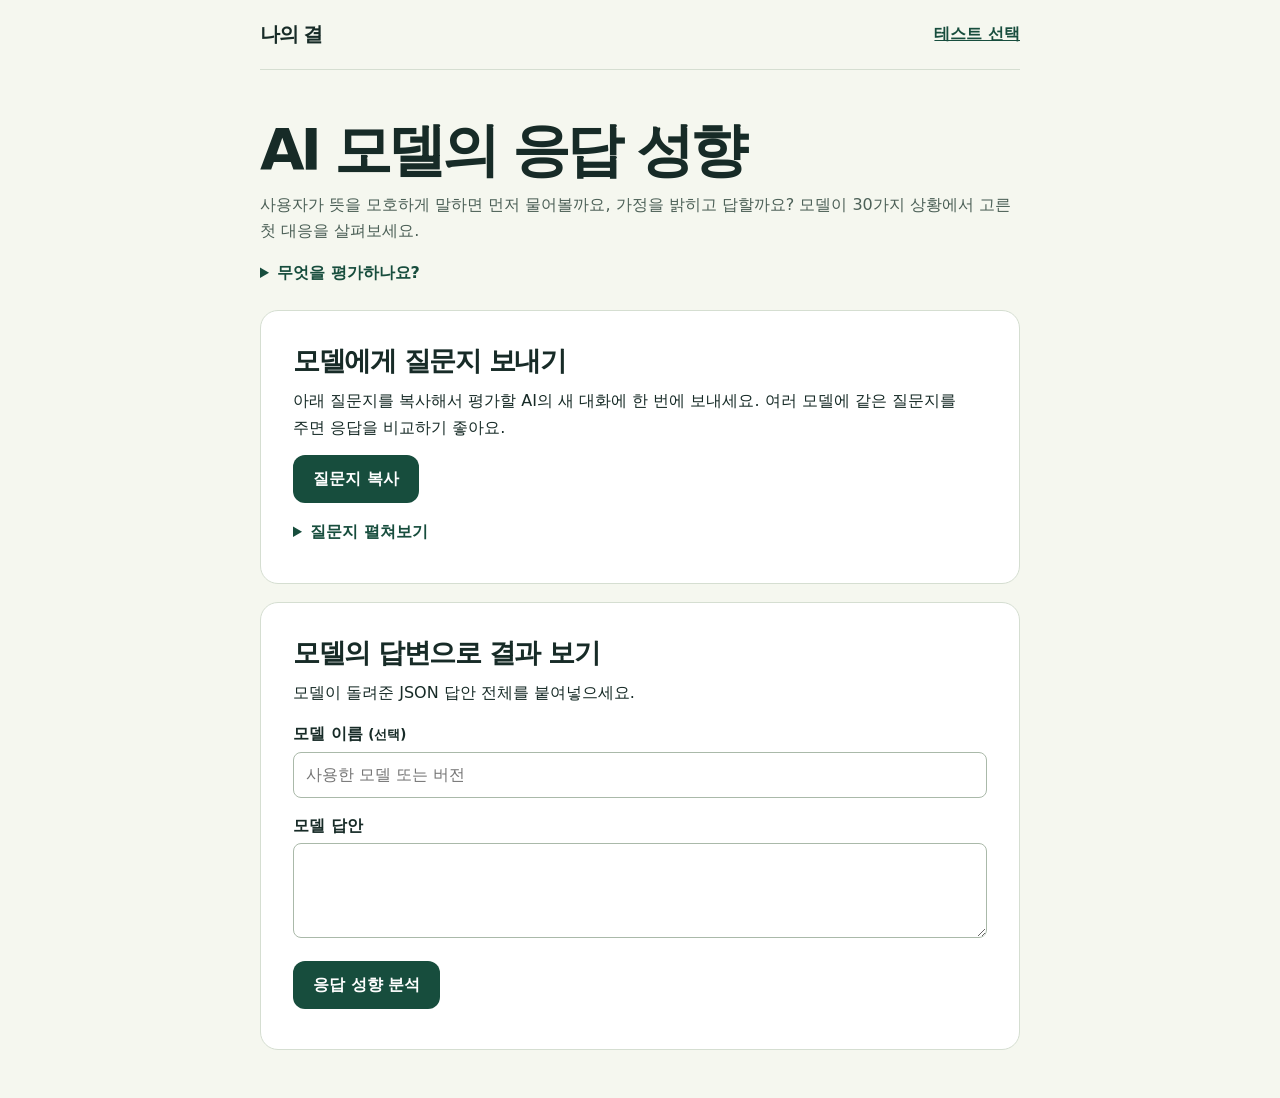
==== ai.html @ 0492558a "Add a 30-scenario AI response style assessment alongside the human quiz" ====
<!doctype html>
<html lang="ko">
<head>
<meta charset="utf-8">
<meta name="viewport" content="width=device-width, initial-scale=1">
<meta name="description" content="30가지 작업 상황에서 AI 모델이 선택한 답변으로 여섯 가지 응답 성향을 살펴보세요.">
<title>AI 모델의 응답 성향 · 나의 결</title>
<style>
:root{color-scheme:light;--ink:#172b27;--green:#174d3d;--muted:#4c6057;--line:#d5ded1;--paper:#f5f7ef;font:100%/1.65 system-ui,sans-serif}
*{box-sizing:border-box}
body{margin:0;background:var(--paper);color:var(--ink);word-break:keep-all;overflow-wrap:anywhere}
header,main{width:min(760px,calc(100% - 36px));margin:auto}
header{padding:18px 0;border-bottom:1px solid var(--line);display:flex;align-items:center;justify-content:space-between;gap:12px}
.brand{font-size:1.25rem;letter-spacing:-.07em;font-weight:850}
main{padding:clamp(24px,5vw,48px) 0 48px}
h1,h2,h3,p{margin:0}
h1{font-size:clamp(2rem,5vw,3.6rem);letter-spacing:-.07em;line-height:1.14}
h2{font-size:clamp(1.35rem,4vw,1.7rem);letter-spacing:-.05em;line-height:1.35}
h3{font-size:1.15rem}
p{margin-top:8px}
.lead,.muted,.counts{color:var(--muted)}
.card{margin-top:18px;padding:clamp(17px,4vw,32px);background:white;border:1px solid var(--line);border-radius:18px}
button{font:inherit;cursor:pointer;border:0;border-radius:12px;padding:11px 20px;font-weight:750;background:var(--green);color:white}
a,summary{color:var(--green);font-weight:650}
button:focus-visible,a:focus-visible,textarea:focus-visible,input:focus-visible,summary:focus-visible,h2:focus-visible{outline:3px solid #648500;outline-offset:3px}
summary{cursor:pointer;min-height:36px;padding:4px 0}
textarea,input{width:100%;font:inherit;line-height:1.5;padding:10px 12px;border:1px solid #aab9a9;border-radius:8px;background:white;color:var(--ink)}
textarea{min-height:95px;resize:vertical}
#prompt{min-height:170px;font-size:.94rem}
label{display:block;margin:15px 0 4px;font-weight:700}
details{margin-top:12px}
.actions{margin-top:14px;display:flex;gap:12px;align-items:center;flex-wrap:wrap}
.error{color:#963414}
#report{margin-top:22px;padding-top:16px;border-top:1px solid var(--line)}
.metric{padding:16px 0;border-bottom:1px solid var(--line)}
.metric:last-child{border:0;padding-bottom:0}
.metric h3 span{font-weight:500;color:var(--muted)}
.counts{font-size:.93rem}
.evidence{padding-left:1.3em;margin:6px 0}
.evidence li{margin:9px 0}
.evidence strong{display:block}
[hidden]{display:none!important}
</style>
<script defer src="./ai-test.js"></script>
</head>
<body>
<header><span class="brand">나의 결</span><a href="./">테스트 선택</a></header>
<main>
<h1>AI 모델의 응답 성향</h1>
<p class="lead">사용자가 뜻을 모호하게 말하면 먼저 물어볼까요, 가정을 밝히고 답할까요? 모델이 30가지 상황에서 고른 첫 대응을 살펴보세요.</p>
<details><summary>무엇을 평가하나요?</summary>
<p>모호한 요청 처리, 불확실성 전달, 개념 설명, 문제 해결의 첫 단계, 아이디어 제안, 의사결정 지원을 살펴봐요. 항목마다 다섯 상황을 묻고 두 방식의 선택 횟수를 보여줘요.</p></details>
<section class="card">
<h2>모델에게 질문지 보내기</h2>
<p>아래 질문지를 복사해서 평가할 AI의 새 대화에 한 번에 보내세요. 여러 모델에 같은 질문지를 주면 응답을 비교하기 좋아요.</p>
<div class="actions"><button id="copy" type="button">질문지 복사</button><span id="copy-status" role="status"></span></div>
<details id="preview"><summary>질문지 펼쳐보기</summary><textarea id="prompt" readonly aria-label="AI 모델에 보낼 전체 질문지"></textarea></details>
</section>
<section class="card">
<h2>모델의 답변으로 결과 보기</h2>
<p>모델이 돌려준 JSON 답안 전체를 붙여넣으세요.</p>
<form id="evaluate" novalidate>
<label for="model">모델 이름 <small>(선택)</small></label>
<input id="model" maxlength="80" placeholder="사용한 모델 또는 버전" autocomplete="off">
<label for="response">모델 답안</label>
<textarea id="response" spellcheck="false" aria-describedby="error"></textarea>
<div class="actions"><button type="submit">응답 성향 분석</button></div>
<p class="error" id="error" role="alert"></p>
</form>
</section>
<section class="card" id="results" hidden aria-labelledby="result-title">
<h2 id="result-title" tabindex="-1"></h2>
<p class="lead">각 항목은 다섯 상황에서 고른 첫 대응의 횟수예요. 같은 모델도 대화 지침이나 버전에 따라 다른 선택을 할 수 있어요.</p>
<div id="report"></div>
</section>
</main>
</body>
</html>
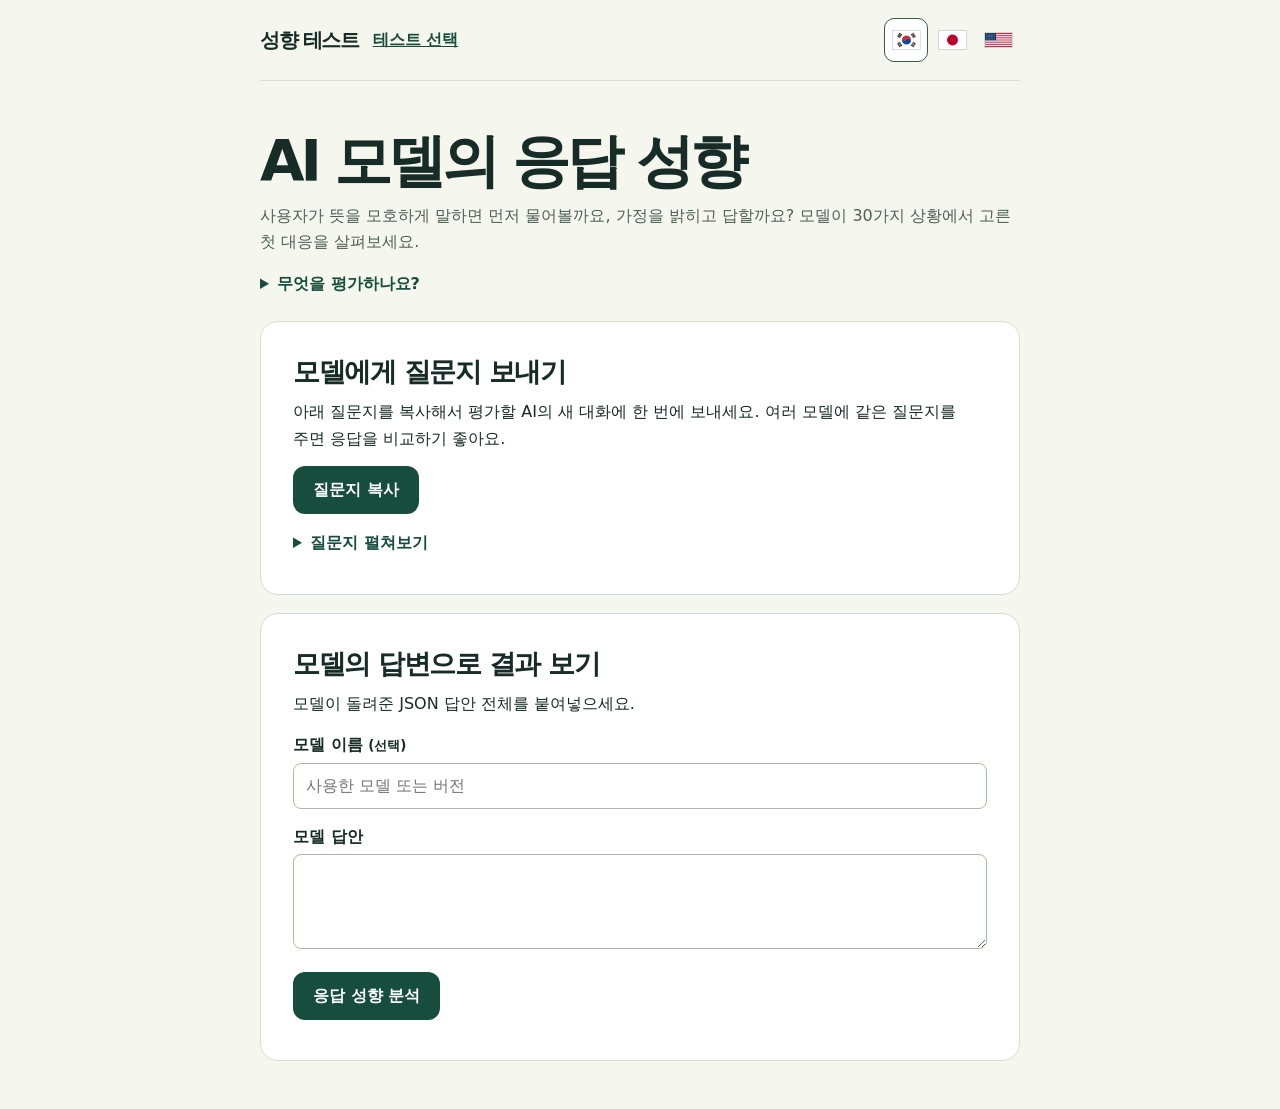
==== commit d8f0ed17: "Localize both assessments and add a persistent language switcher" ====
--- a/ai.html
+++ b/ai.html
@@ -4,7 +4,7 @@
 <meta charset="utf-8">
 <meta name="viewport" content="width=device-width, initial-scale=1">
 <meta name="description" content="30가지 작업 상황에서 AI 모델이 선택한 답변으로 여섯 가지 응답 성향을 살펴보세요.">
-<title>AI 모델의 응답 성향 · 나의 결</title>
+<title>성향 테스트 · AI 모델의 응답 성향</title>
 <style>
 :root{color-scheme:light;--ink:#172b27;--green:#174d3d;--muted:#4c6057;--line:#d5ded1;--paper:#f5f7ef;font:100%/1.65 system-ui,sans-serif}
 *{box-sizing:border-box}
@@ -41,10 +41,15 @@
 .evidence strong{display:block}
 [hidden]{display:none!important}
 </style>
+<link rel="stylesheet" href="./language.css">
 <script defer src="./ai-test.js"></script>
 </head>
 <body>
-<header><span class="brand">나의 결</span><a href="./">테스트 선택</a></header>
+<header class="ai-header"><span class="brand">성향 테스트</span><a data-language-link href="./">테스트 선택</a><nav class="language-switch" aria-label="언어 선택">
+<button type="button" data-lang="ko" lang="ko" aria-label="한국어" title="한국어"><img src="./flags/kr.png" alt="" width="27" height="18"></button>
+<button type="button" data-lang="ja" lang="ja" aria-label="日本語" title="日本語"><img src="./flags/jp.png" alt="" width="27" height="18"></button>
+<button type="button" data-lang="en" lang="en" aria-label="English" title="English"><img src="./flags/us.png" alt="" width="27" height="14"></button>
+</nav></header>
 <main>
 <h1>AI 모델의 응답 성향</h1>
 <p class="lead">사용자가 뜻을 모호하게 말하면 먼저 물어볼까요, 가정을 밝히고 답할까요? 모델이 30가지 상황에서 고른 첫 대응을 살펴보세요.</p>
@@ -74,5 +79,7 @@
 <div id="report"></div>
 </section>
 </main>
+<script src="./translations.js"></script>
+<script src="./language.js"></script>
 </body>
 </html>
--- a/language.css
+++ b/language.css
@@ -0,0 +1,19 @@
+header{flex-wrap:wrap;gap:8px 14px}
+.language-switch{margin-inline-start:auto;display:flex;align-items:center;gap:2px}
+.language-switch button{
+  display:grid;place-items:center;width:44px;height:44px;padding:7px;border-radius:10px;
+  border:1px solid transparent;background:transparent;line-height:1;
+}
+.language-switch button:hover{background:#e3ece0}
+.language-switch button[aria-pressed=true]{background:#fff;border-color:#316048}
+.language-switch button:focus-visible{outline:3px solid #648500;outline-offset:1px}
+.language-switch img{display:block;width:27px;height:auto;outline:1px solid #172b2726}
+:lang(ja){word-break:normal}
+html[lang=en] .feedback{width:16em}
+html[lang=ja] .feedback{width:12em}
+html[lang=en] .type{letter-spacing:-.05em}
+@media(max-width:540px){
+  header{display:grid;grid-template-columns:minmax(0,1fr) auto}
+  header .language-switch{grid-row:1;grid-column:2}
+  .ai-header>a{grid-column:1/-1}
+}
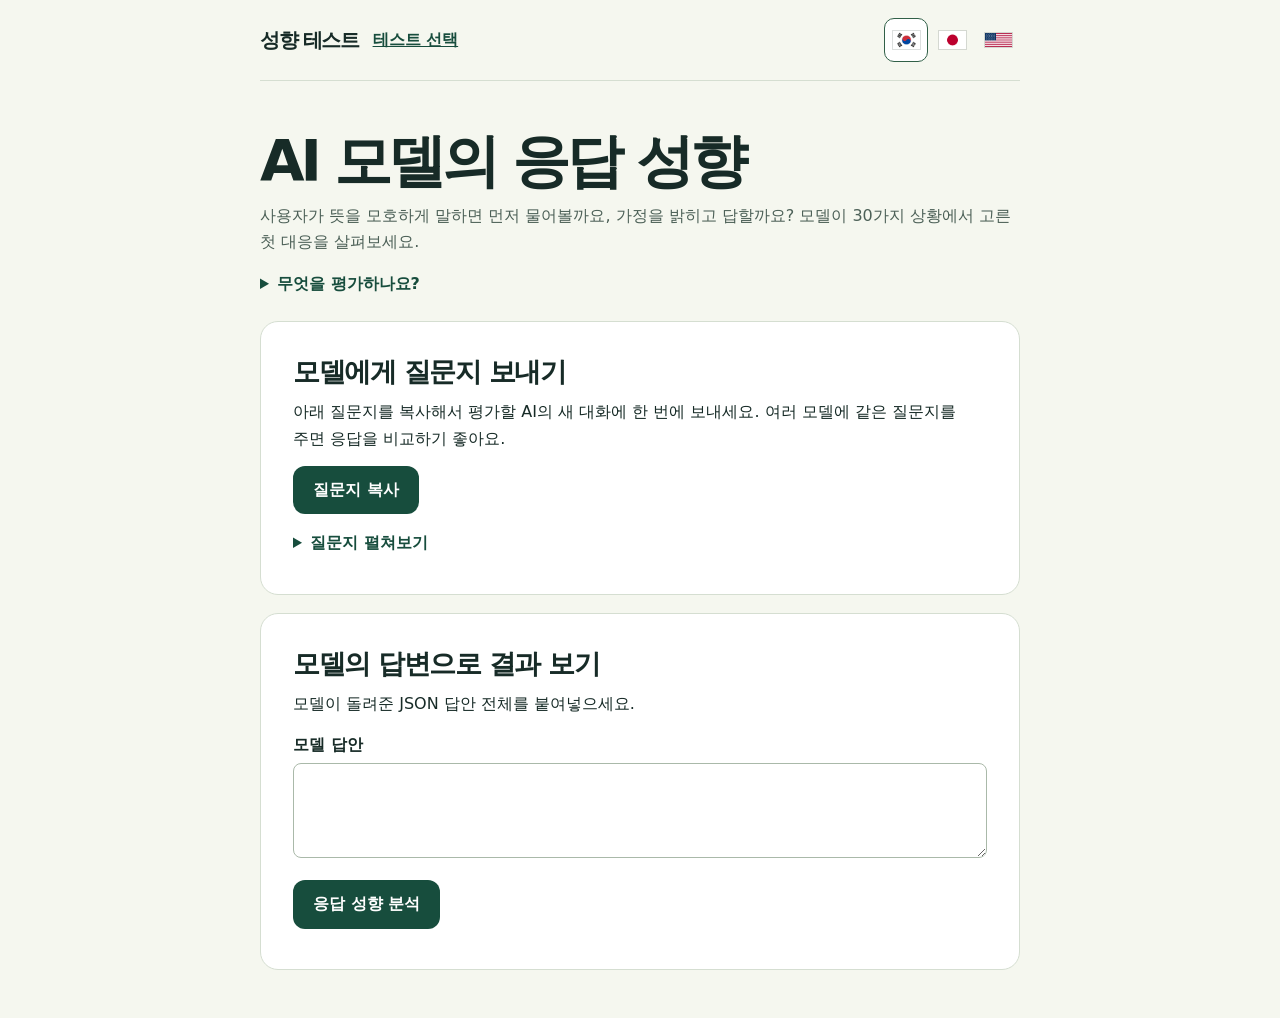
==== commit a013c361: "Visualize AI response preferences and explain their trade-offs" ====
--- a/ai.html
+++ b/ai.html
@@ -13,29 +13,43 @@
 header{padding:18px 0;border-bottom:1px solid var(--line);display:flex;align-items:center;justify-content:space-between;gap:12px}
 .brand{font-size:1.25rem;letter-spacing:-.07em;font-weight:850}
 main{padding:clamp(24px,5vw,48px) 0 48px}
-h1,h2,h3,p{margin:0}
+h1,h2,h3,h4,p{margin:0}
 h1{font-size:clamp(2rem,5vw,3.6rem);letter-spacing:-.07em;line-height:1.14}
 h2{font-size:clamp(1.35rem,4vw,1.7rem);letter-spacing:-.05em;line-height:1.35}
 h3{font-size:1.15rem}
 p{margin-top:8px}
-.lead,.muted,.counts{color:var(--muted)}
+.lead{color:var(--muted)}
 .card{margin-top:18px;padding:clamp(17px,4vw,32px);background:white;border:1px solid var(--line);border-radius:18px}
 button{font:inherit;cursor:pointer;border:0;border-radius:12px;padding:11px 20px;font-weight:750;background:var(--green);color:white}
 a,summary{color:var(--green);font-weight:650}
-button:focus-visible,a:focus-visible,textarea:focus-visible,input:focus-visible,summary:focus-visible,h2:focus-visible{outline:3px solid #648500;outline-offset:3px}
+button:focus-visible,a:focus-visible,textarea:focus-visible,summary:focus-visible,h2:focus-visible{outline:3px solid #648500;outline-offset:3px}
 summary{cursor:pointer;min-height:36px;padding:4px 0}
-textarea,input{width:100%;font:inherit;line-height:1.5;padding:10px 12px;border:1px solid #aab9a9;border-radius:8px;background:white;color:var(--ink)}
+textarea{width:100%;font:inherit;line-height:1.5;padding:10px 12px;border:1px solid #aab9a9;border-radius:8px;background:white;color:var(--ink)}
 textarea{min-height:95px;resize:vertical}
 #prompt{min-height:170px;font-size:.94rem}
 label{display:block;margin:15px 0 4px;font-weight:700}
 details{margin-top:12px}
 .actions{margin-top:14px;display:flex;gap:12px;align-items:center;flex-wrap:wrap}
 .error{color:#963414}
-#report{margin-top:22px;padding-top:16px;border-top:1px solid var(--line)}
+.gauge-grid{list-style:none;padding:0;margin:20px 0 28px;display:grid;grid-template-columns:repeat(2,minmax(0,1fr));gap:18px 24px}
+.gauge-track{display:grid;grid-template-columns:repeat(5,1fr);gap:3px;height:10px;margin:5px 0;border-radius:4px;overflow:hidden}
+.gauge-left{background:var(--green)}
+.gauge-right{background:#c69b62}
+.gauge-labels{display:grid;grid-template-columns:1fr 1fr;gap:8px;color:var(--muted);font-size:.9rem;line-height:1.4}
+.gauge-labels span:last-child{text-align:right}
+.gauge-labels b{color:var(--ink);white-space:nowrap;font-variant-numeric:tabular-nums}
+@media(max-width:560px){.gauge-grid{grid-template-columns:1fr;gap:14px}}
+#report{border-top:1px solid var(--line);margin-top:8px}
 .metric{padding:16px 0;border-bottom:1px solid var(--line)}
 .metric:last-child{border:0;padding-bottom:0}
-.metric h3 span{font-weight:500;color:var(--muted)}
-.counts{font-size:.93rem}
+.metric h4{font-size:1.05rem}
+.metric h4 span{font-weight:500;color:var(--muted)}
+.tradeoffs{margin:10px 0 0;display:grid;gap:8px}
+.tradeoffs div{border-inline-start:3px solid var(--line);padding-inline-start:10px}
+.tradeoffs div:first-child{border-color:#56806b}
+.tradeoffs div:last-child{border-color:#c69b62}
+.tradeoffs dt{font-weight:700}
+.tradeoffs dd{margin:0}
 .evidence{padding-left:1.3em;margin:6px 0}
 .evidence li{margin:9px 0}
 .evidence strong{display:block}
@@ -45,7 +59,8 @@
 <script defer src="./ai-test.js"></script>
 </head>
 <body>
-<header class="ai-header"><span class="brand">성향 테스트</span><a data-language-link href="./">테스트 선택</a><nav class="language-switch" aria-label="언어 선택">
+<header class="ai-header"><div class="site-identity"><span class="brand">성향 테스트</span>
+<span class="last-result" id="last-result" hidden><span>최근 MBTI</span> <strong></strong></span></div><a data-language-link href="./">테스트 선택</a><nav class="language-switch" aria-label="언어 선택">
 <button type="button" data-lang="ko" lang="ko" aria-label="한국어" title="한국어"><img src="./flags/kr.png" alt="" width="27" height="18"></button>
 <button type="button" data-lang="ja" lang="ja" aria-label="日本語" title="日本語"><img src="./flags/jp.png" alt="" width="27" height="18"></button>
 <button type="button" data-lang="en" lang="en" aria-label="English" title="English"><img src="./flags/us.png" alt="" width="27" height="14"></button>
@@ -65,8 +80,6 @@
 <h2>모델의 답변으로 결과 보기</h2>
 <p>모델이 돌려준 JSON 답안 전체를 붙여넣으세요.</p>
 <form id="evaluate" novalidate>
-<label for="model">모델 이름 <small>(선택)</small></label>
-<input id="model" maxlength="80" placeholder="사용한 모델 또는 버전" autocomplete="off">
 <label for="response">모델 답안</label>
 <textarea id="response" spellcheck="false" aria-describedby="error"></textarea>
 <div class="actions"><button type="submit">응답 성향 분석</button></div>
@@ -74,12 +87,16 @@
 </form>
 </section>
 <section class="card" id="results" hidden aria-labelledby="result-title">
-<h2 id="result-title" tabindex="-1"></h2>
-<p class="lead">각 항목은 다섯 상황에서 고른 첫 대응의 횟수예요. 같은 모델도 대화 지침이나 버전에 따라 다른 선택을 할 수 있어요.</p>
+<h2 id="result-title" tabindex="-1">AI 응답 성향 결과</h2>
+<p class="lead">게이지 한 칸은 다섯 상황 중 한 번의 선택이에요. 양쪽 숫자는 각 방식을 먼저 택한 횟수예요.</p>
+<ul id="profile-chart" class="gauge-grid" aria-label="여섯 가지 응답 성향"></ul>
+<h3>성향별 강점과 주의점</h3>
+<p class="lead">이번 답안에서 더 자주 고른 방식을 기준으로 정리했어요. 같은 모델도 대화 지침이나 버전에 따라 선택이 달라질 수 있어요.</p>
 <div id="report"></div>
 </section>
 </main>
 <script src="./translations.js"></script>
 <script src="./language.js"></script>
+<script src="./last-result.js"></script>
 </body>
 </html>
--- a/language.css
+++ b/language.css
@@ -1,4 +1,7 @@
 header{flex-wrap:wrap;gap:8px 14px}
+.site-identity{display:flex;align-items:center;flex-wrap:wrap;gap:2px 12px}
+.last-result{display:inline-flex;align-items:baseline;gap:.4em;color:#4c6057;font-size:.875rem}
+.last-result strong{color:#174d3d;letter-spacing:.04em}
 .language-switch{margin-inline-start:auto;display:flex;align-items:center;gap:2px}
 .language-switch button{
   display:grid;place-items:center;width:44px;height:44px;padding:7px;border-radius:10px;
